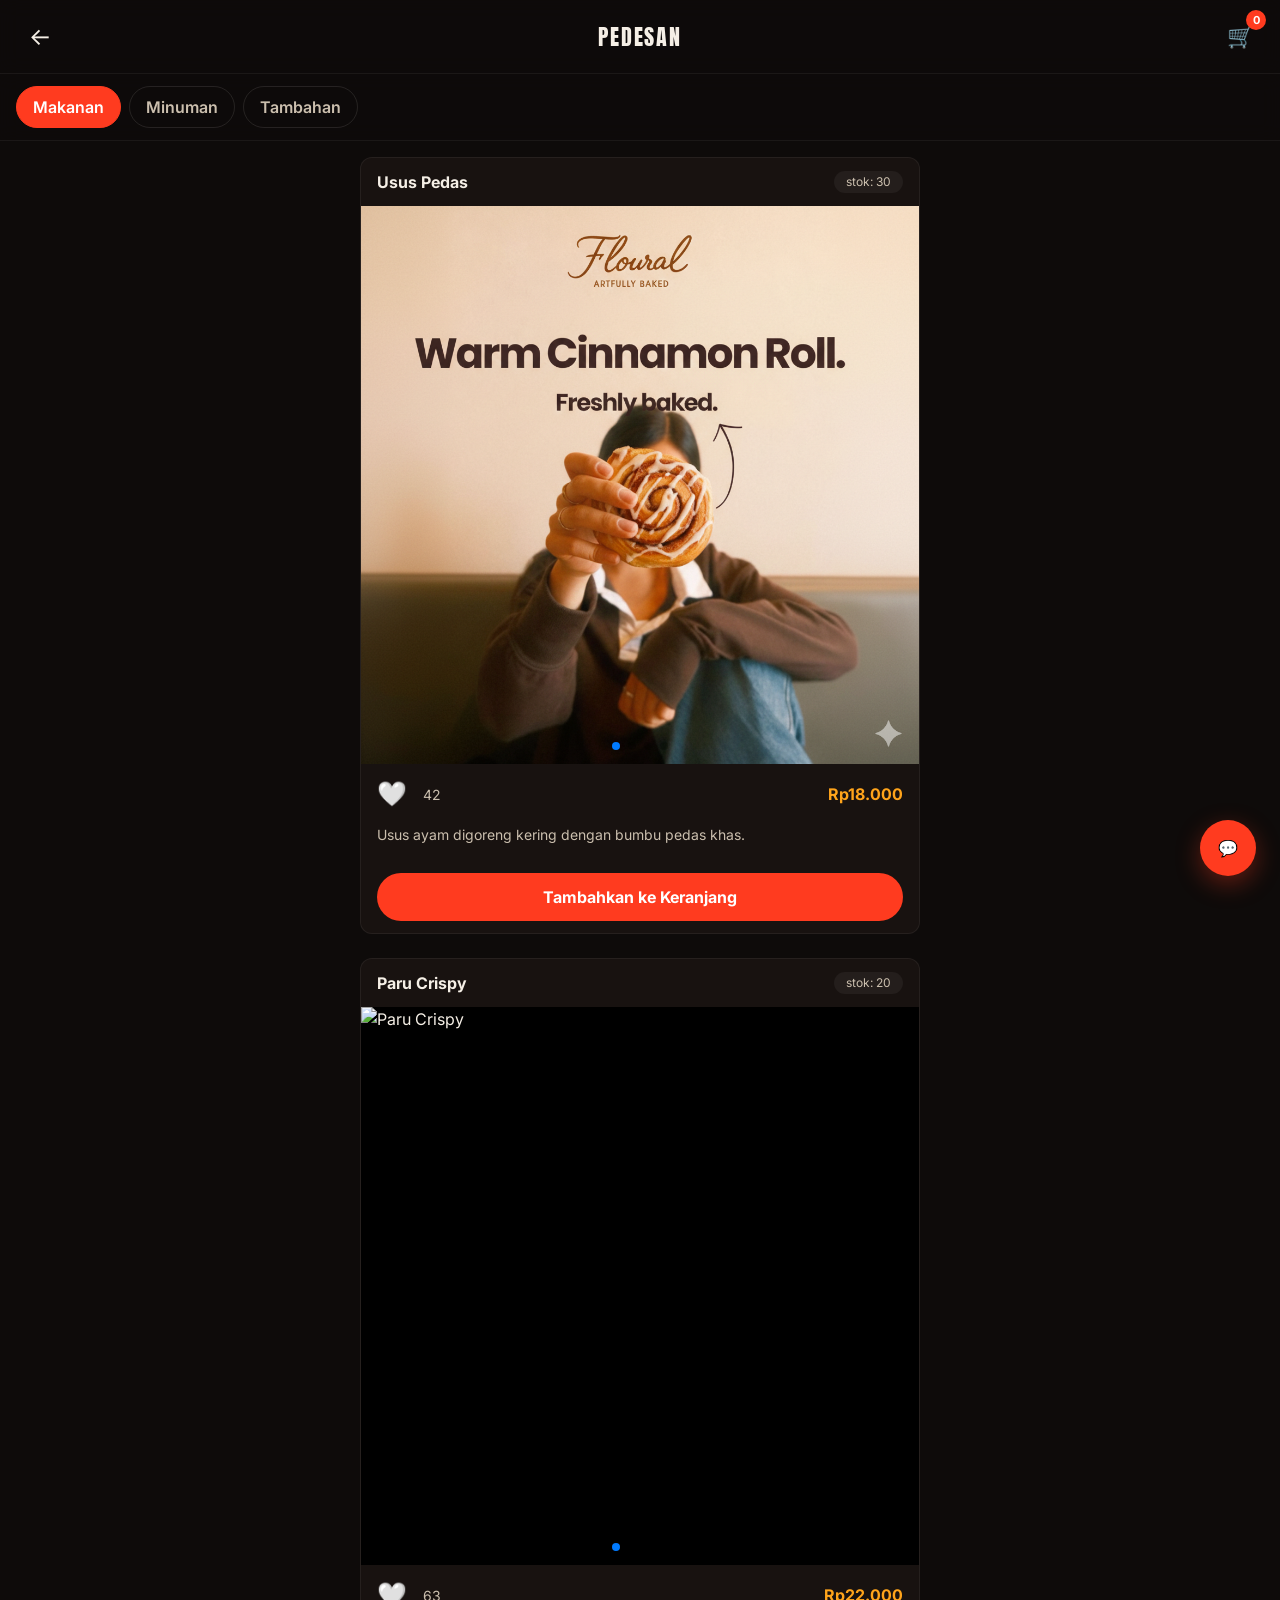
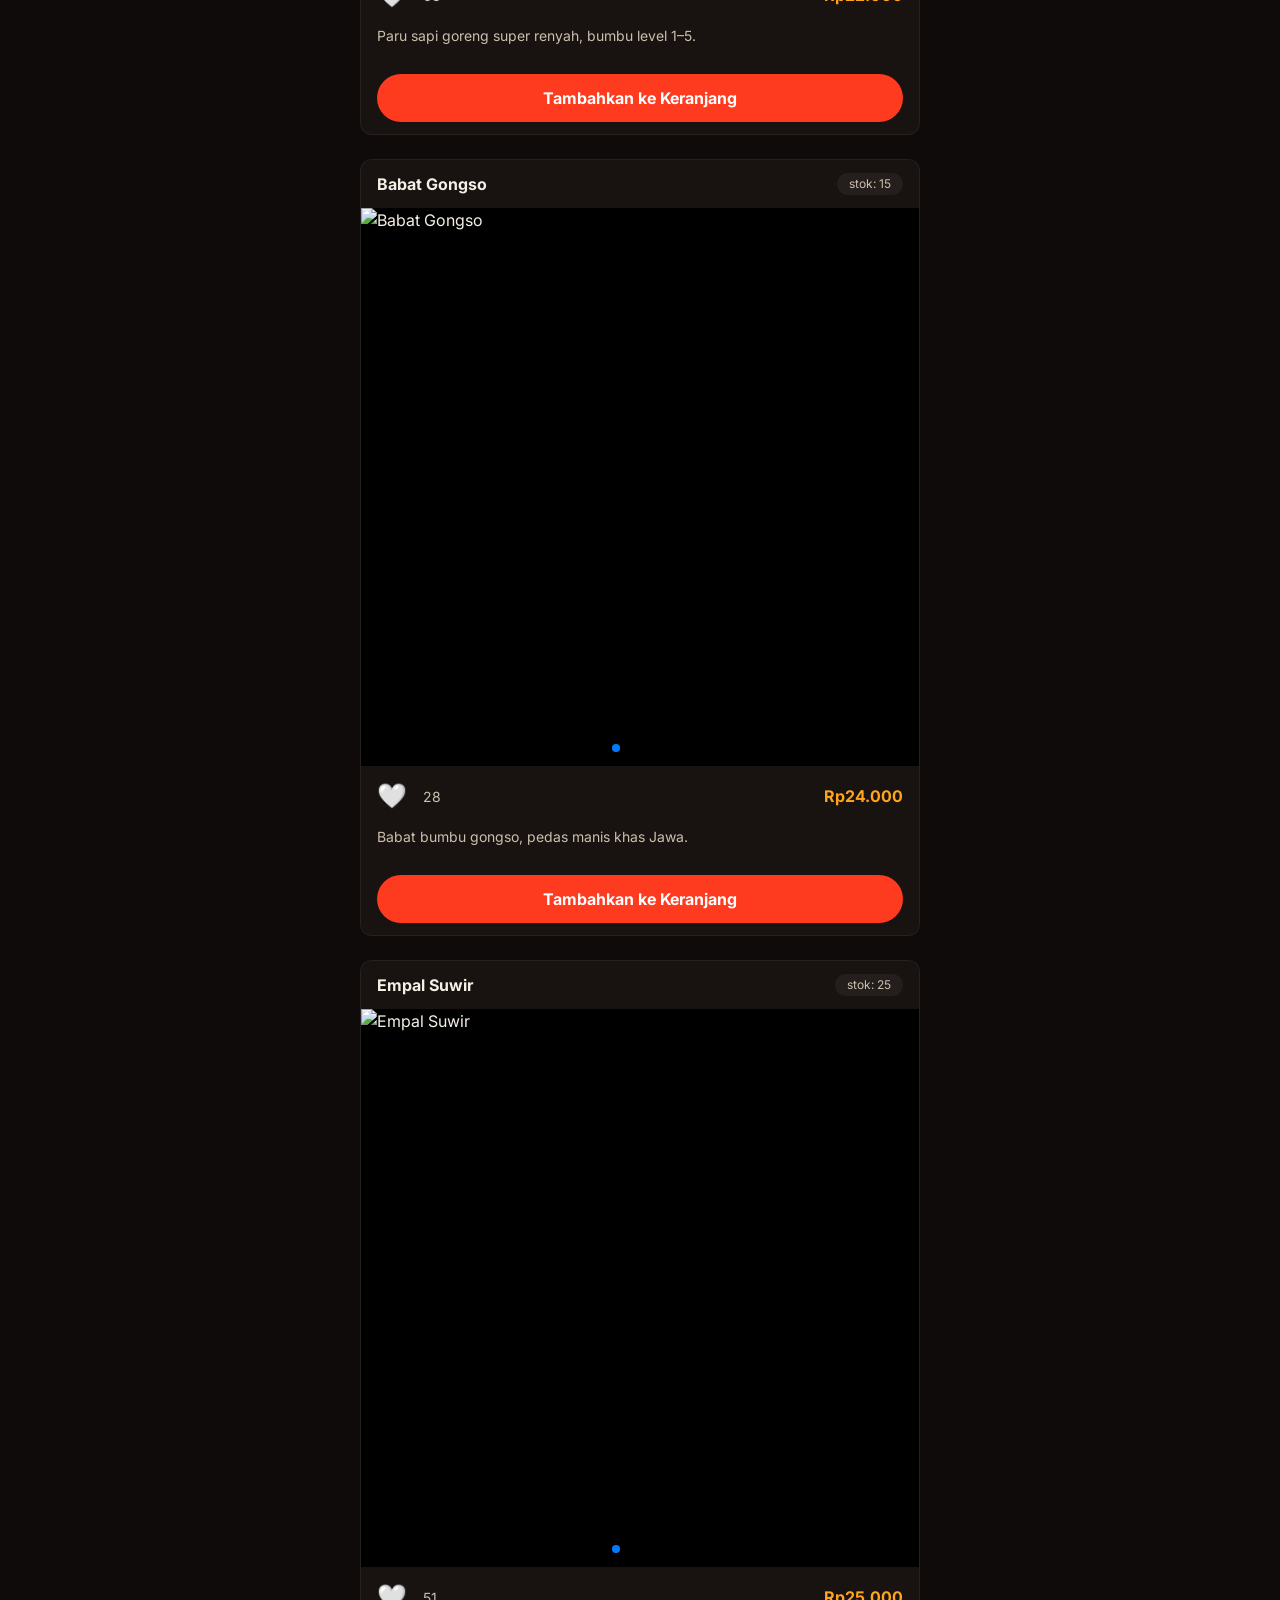
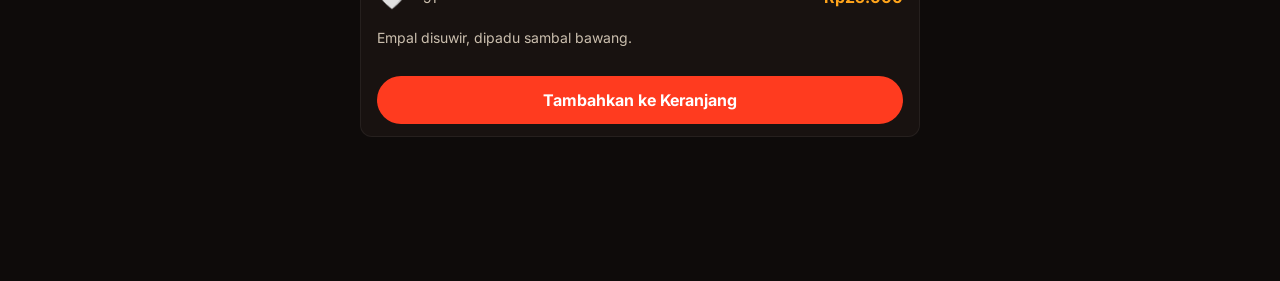
==== checkout.html @ be71526f "feat(checkout): form with geolocation ongkir, payment methods, tunai change calc" ====
<!doctype html>
<html lang="id">
<head>
  <meta charset="utf-8" />
  <meta name="viewport" content="width=device-width, initial-scale=1" />
  <title>Checkout — Pedesan</title>
  <link rel="preconnect" href="https://fonts.googleapis.com" />
  <link href="https://fonts.googleapis.com/css2?family=Anton&family=Inter:wght@400;500;600;700&display=swap" rel="stylesheet" />
  <link rel="stylesheet" href="css/tokens.css" />
  <link rel="stylesheet" href="css/base.css" />
  <link rel="stylesheet" href="css/chat-widget.css" />
  <link rel="stylesheet" href="css/checkout.css" />
</head>
<body>
  <header class="co-header">
    <a href="order.html" class="co-header__back" aria-label="Kembali">←</a>
    <h1>Checkout</h1>
    <span></span>
  </header>

  <main class="co container">
    <section class="co__summary" data-summary>
      <h2>Ringkasan Pesanan</h2>
      <div data-summary-items></div>
    </section>

    <form class="co__form" data-form>
      <section class="co__section">
        <h2>Data Pengiriman</h2>
        <label>Nama <span class="req">*</span>
          <input type="text" name="nama" required />
        </label>
        <label>Nomor WhatsApp <span class="req">*</span>
          <input type="tel" name="wa" required pattern="^(\+62|62|0)\d{8,14}$" placeholder="08123456789" />
        </label>
        <div class="co__loc">
          <button type="button" class="btn btn--ghost" data-geo>📍 Bagikan Lokasi</button>
          <div class="co__loc-status" data-geo-status>Belum ada lokasi</div>
          <label class="co__manual">Atau pilih jarak manual:
            <select name="manual_tier" data-manual-tier>
              <option value="">—</option>
              <option value="3">≤ 3 km</option>
              <option value="4">3–4 km</option>
              <option value="5">5 km</option>
              <option value="10">&gt; 5 km</option>
            </select>
          </label>
        </div>
        <label>Alamat Lengkap <span class="req">*</span>
          <textarea name="alamat" required rows="3" placeholder="Jalan, nomor rumah, patokan..."></textarea>
        </label>
      </section>

      <section class="co__section">
        <h2>Metode Pembayaran</h2>
        <div class="co__payments">
          <label class="co__pay"><input type="radio" name="payment" value="tunai" required /><span>💵 Tunai</span></label>
          <label class="co__pay"><input type="radio" name="payment" value="qris" /><span>📱 QRIS</span></label>
          <label class="co__pay"><input type="radio" name="payment" value="transfer" /><span>🏦 Transfer</span></label>
        </div>
        <div class="co__tunai" data-tunai hidden>
          <label>Uang yang disiapkan
            <input type="number" name="cash_given" min="0" step="1000" placeholder="50000" />
          </label>
          <div class="co__change" data-change>Kembalian: Rp0</div>
        </div>
        <p class="co__pay-note" data-paynote hidden></p>
      </section>

      <section class="co__totals">
        <div><span>Subtotal makanan</span><strong data-subtotal>Rp0</strong></div>
        <div><span>Ongkir</span><strong data-ongkir>Rp0</strong></div>
        <div class="co__grand"><span>Total</span><strong data-total>Rp0</strong></div>
      </section>

      <button class="btn btn--lg co__submit" type="submit" disabled>Kirim Pesanan →</button>
    </form>
  </main>

  <script src="js/utils.js"></script>
  <script src="js/mock-data.js"></script>
  <script src="js/api.js"></script>
  <script src="js/store.js"></script>
  <script src="js/chat-widget.js"></script>
  <script src="js/checkout.js"></script>
</body>
</html>
---- css/tokens.css ----
/* css/tokens.css — Pedesan brand tokens */
:root {
  /* Colors */
  --bg-0: #0e0b0a;             /* deep charcoal page */
  --bg-1: #181210;             /* elevated surface */
  --bg-2: #221916;             /* card */
  --fg-0: #f5efe6;             /* cream text */
  --fg-1: #cbbfae;             /* muted text */
  --fg-2: #8a7e6e;             /* dim text */
  --accent: #ff3b1f;           /* fiery red */
  --accent-2: #ffa41b;         /* ember orange */
  --danger: #ff3b30;
  --success: #2ecc71;
  --warning: #ffb020;
  --info: #3aa1ff;

  /* Spacing */
  --s-1: 4px; --s-2: 8px; --s-3: 12px; --s-4: 16px;
  --s-5: 24px; --s-6: 32px; --s-7: 48px; --s-8: 64px; --s-9: 96px;

  /* Radius */
  --r-1: 4px; --r-2: 8px; --r-3: 12px; --r-4: 20px; --r-full: 999px;

  /* Type scale */
  --fs-xs: 12px; --fs-sm: 14px; --fs-md: 16px; --fs-lg: 18px;
  --fs-xl: 22px; --fs-2xl: 28px; --fs-3xl: 40px; --fs-4xl: 64px; --fs-5xl: 112px;

  /* Fonts */
  --font-display: 'Anton', 'Bebas Neue', Impact, sans-serif;
  --font-body: 'Inter', system-ui, -apple-system, Segoe UI, Roboto, sans-serif;

  /* Layout */
  --container: 1200px;
  --z-nav: 50; --z-cart: 60; --z-chat: 70; --z-modal: 80;

  /* Motion */
  --ease-out: cubic-bezier(.2,.7,.2,1);
  --ease-spring: cubic-bezier(.34,1.56,.64,1);
  --d-fast: 150ms; --d-base: 300ms; --d-slow: 600ms;
}
---- css/base.css ----
/* css/base.css — reset, typography, utilities */
*, *::before, *::after { box-sizing: border-box; }
html, body { margin: 0; padding: 0; }
body {
  background: var(--bg-0);
  color: var(--fg-0);
  font-family: var(--font-body);
  font-size: var(--fs-md);
  line-height: 1.5;
  -webkit-font-smoothing: antialiased;
  overflow-x: hidden;
}
img, video { display: block; max-width: 100%; height: auto; }
button { font: inherit; color: inherit; cursor: pointer; }
a { color: inherit; text-decoration: none; }
h1, h2, h3, h4 { font-family: var(--font-display); font-weight: 400; letter-spacing: .02em; margin: 0; line-height: 1; }
p { margin: 0 0 var(--s-4); }

/* utilities */
.container { max-width: var(--container); margin: 0 auto; padding: 0 var(--s-5); }
.sr-only { position: absolute; width: 1px; height: 1px; padding: 0; margin: -1px; overflow: hidden; clip: rect(0,0,0,0); white-space: nowrap; border: 0; }
.btn {
  display: inline-flex; align-items: center; justify-content: center;
  padding: var(--s-3) var(--s-5); border-radius: var(--r-full); border: 0;
  background: var(--accent); color: #fff; font-weight: 600;
  transition: transform var(--d-fast) var(--ease-out), background var(--d-fast);
}
.btn:hover { background: var(--accent-2); }
.btn:active { transform: scale(.96); }
.btn--ghost { background: transparent; border: 1px solid var(--fg-2); color: var(--fg-0); }
:focus-visible { outline: 2px solid var(--accent-2); outline-offset: 3px; border-radius: 3px; }
---- css/chat-widget.css ----
/* css/chat-widget.css */
.chat-fab {
  position: fixed; right: var(--s-5); bottom: var(--s-5);
  width: 56px; height: 56px; border-radius: 50%;
  background: var(--accent); color: #fff;
  display: grid; place-items: center;
  box-shadow: 0 8px 24px rgba(255,59,31,.35);
  z-index: var(--z-chat); border: 0;
  transition: transform var(--d-fast) var(--ease-out);
}
.chat-fab:hover { transform: scale(1.06); }
.chat-fab__badge {
  position: absolute; top: -4px; right: -4px;
  min-width: 22px; height: 22px; padding: 0 6px;
  background: #fff; color: var(--accent);
  border-radius: var(--r-full); font-size: var(--fs-xs); font-weight: 700;
  display: grid; place-items: center;
}
.chat-fab.pulsing::after {
  content: ''; position: absolute; inset: -6px; border-radius: 50%;
  border: 2px solid var(--accent); animation: chat-pulse 1.2s ease-out infinite;
}
@keyframes chat-pulse { to { transform: scale(1.5); opacity: 0; } }

.chat-panel {
  position: fixed; right: var(--s-5); bottom: calc(var(--s-5) + 72px);
  width: min(360px, calc(100vw - 32px)); height: min(520px, 70vh);
  background: var(--bg-1); color: var(--fg-0);
  border: 1px solid rgba(255,255,255,.08);
  border-radius: var(--r-4); overflow: hidden;
  display: none; flex-direction: column;
  box-shadow: 0 24px 64px rgba(0,0,0,.5);
  z-index: var(--z-chat);
}
.chat-panel.open { display: flex; }
.chat-header {
  padding: var(--s-4); background: var(--bg-2); border-bottom: 1px solid rgba(255,255,255,.06);
  display: flex; align-items: center; justify-content: space-between;
}
.chat-header strong { font-family: var(--font-display); font-size: var(--fs-lg); letter-spacing: .04em; }
.chat-header button { background: transparent; border: 0; color: var(--fg-1); font-size: 20px; }

.chat-body { flex: 1; overflow-y: auto; padding: var(--s-4); display: flex; flex-direction: column; gap: var(--s-2); }
.chat-msg { max-width: 80%; padding: var(--s-3) var(--s-4); border-radius: var(--r-3); font-size: var(--fs-sm); line-height: 1.4; }
.chat-msg.me  { align-self: flex-end; background: var(--accent); color: #fff; border-bottom-right-radius: var(--s-1); }
.chat-msg.admin { align-self: flex-start; background: var(--bg-2); color: var(--fg-0); border-bottom-left-radius: var(--s-1); }
.chat-msg__ts { display: block; font-size: 10px; opacity: .6; margin-top: 2px; }

.chat-form { display: flex; gap: var(--s-2); padding: var(--s-3); border-top: 1px solid rgba(255,255,255,.06); }
.chat-form input { flex: 1; padding: var(--s-3); border-radius: var(--r-full); border: 1px solid rgba(255,255,255,.1); background: var(--bg-2); color: var(--fg-0); }
.chat-form button { border-radius: var(--r-full); padding: 0 var(--s-4); background: var(--accent); color: #fff; border: 0; }

.chat-identity { padding: var(--s-4); }
.chat-identity label { display: block; font-size: var(--fs-sm); margin-bottom: var(--s-1); color: var(--fg-1); }
.chat-identity input { width: 100%; margin-bottom: var(--s-3); padding: var(--s-3); border-radius: var(--r-2); border: 1px solid rgba(255,255,255,.1); background: var(--bg-2); color: var(--fg-0); }
.chat-identity button { width: 100%; padding: var(--s-3); border-radius: var(--r-full); background: var(--accent); color: #fff; border: 0; font-weight: 600; }
---- css/checkout.css ----
/* css/checkout.css */
.co-header {
  position: sticky; top: 0; z-index: var(--z-nav);
  display: grid; grid-template-columns: 48px 1fr 48px; align-items: center;
  padding: var(--s-3) var(--s-4);
  background: rgba(14,11,10,.9); backdrop-filter: blur(10px);
  border-bottom: 1px solid rgba(255,255,255,.06);
}
.co-header__back { font-size: 24px; color: var(--fg-0); text-align: center; }
.co-header h1 { font-family: var(--font-display); font-size: var(--fs-xl); letter-spacing: .06em; text-align: center; }

.co { padding: var(--s-5) var(--s-5) 120px; display: grid; gap: var(--s-6); max-width: 720px; }

.co__summary { background: var(--bg-1); border-radius: var(--r-3); padding: var(--s-4); border: 1px solid rgba(255,255,255,.05); }
.co__summary h2 { font-family: var(--font-display); font-size: var(--fs-xl); letter-spacing: .04em; margin-bottom: var(--s-3); }
.co__row { display: flex; justify-content: space-between; gap: var(--s-3); padding: var(--s-2) 0; border-bottom: 1px solid rgba(255,255,255,.04); }
.co__row:last-child { border-bottom: 0; }
.co__row-name { flex: 1; }
.co__row-cat { color: var(--fg-1); font-size: var(--fs-sm); font-style: italic; display: block; }

.co__form { display: grid; gap: var(--s-5); }
.co__section { background: var(--bg-1); border-radius: var(--r-3); padding: var(--s-4); border: 1px solid rgba(255,255,255,.05); display: grid; gap: var(--s-3); }
.co__section h2 { font-family: var(--font-display); font-size: var(--fs-xl); letter-spacing: .04em; }
.co__section label { display: flex; flex-direction: column; gap: var(--s-1); color: var(--fg-1); font-size: var(--fs-sm); }
.co__section input, .co__section textarea, .co__section select {
  padding: var(--s-3); border-radius: var(--r-2);
  background: var(--bg-2); color: var(--fg-0);
  border: 1px solid rgba(255,255,255,.08); font: inherit;
}
.req { color: var(--accent); }

.co__loc { display: grid; gap: var(--s-2); }
.co__loc-status { font-size: var(--fs-sm); color: var(--fg-1); }
.co__loc-status.ok { color: var(--success); }
.co__loc-status.err { color: var(--danger); }
.co__manual { margin-top: var(--s-2); }

.co__payments { display: grid; grid-template-columns: repeat(3, 1fr); gap: var(--s-2); }
.co__pay { display: flex; flex-direction: column; align-items: center; gap: var(--s-1);
  padding: var(--s-3); border-radius: var(--r-2); border: 1px solid rgba(255,255,255,.08);
  background: var(--bg-2); color: var(--fg-1); cursor: pointer; transition: all var(--d-fast);
}
.co__pay:has(input:checked) { border-color: var(--accent); color: var(--fg-0); background: rgba(255,59,31,.1); }
.co__pay input { accent-color: var(--accent); }
.co__pay span { font-size: var(--fs-sm); }

.co__tunai { display: grid; gap: var(--s-2); }
.co__change { font-weight: 700; color: var(--accent-2); }
.co__change.err { color: var(--danger); }
.co__pay-note { color: var(--fg-1); font-size: var(--fs-sm); background: rgba(255,255,255,.03); padding: var(--s-3); border-radius: var(--r-2); }

.co__totals { background: var(--bg-1); border-radius: var(--r-3); padding: var(--s-4); border: 1px solid rgba(255,255,255,.05); display: grid; gap: var(--s-2); }
.co__totals > div { display: flex; justify-content: space-between; color: var(--fg-1); }
.co__totals strong { color: var(--fg-0); }
.co__grand { border-top: 1px solid rgba(255,255,255,.08); padding-top: var(--s-3); margin-top: var(--s-2); font-size: var(--fs-lg); }
.co__grand strong { color: var(--accent-2); font-size: var(--fs-xl); }

.co__submit { width: 100%; padding: var(--s-4); font-size: var(--fs-lg); }
.co__submit:disabled { opacity: .5; cursor: not-allowed; }
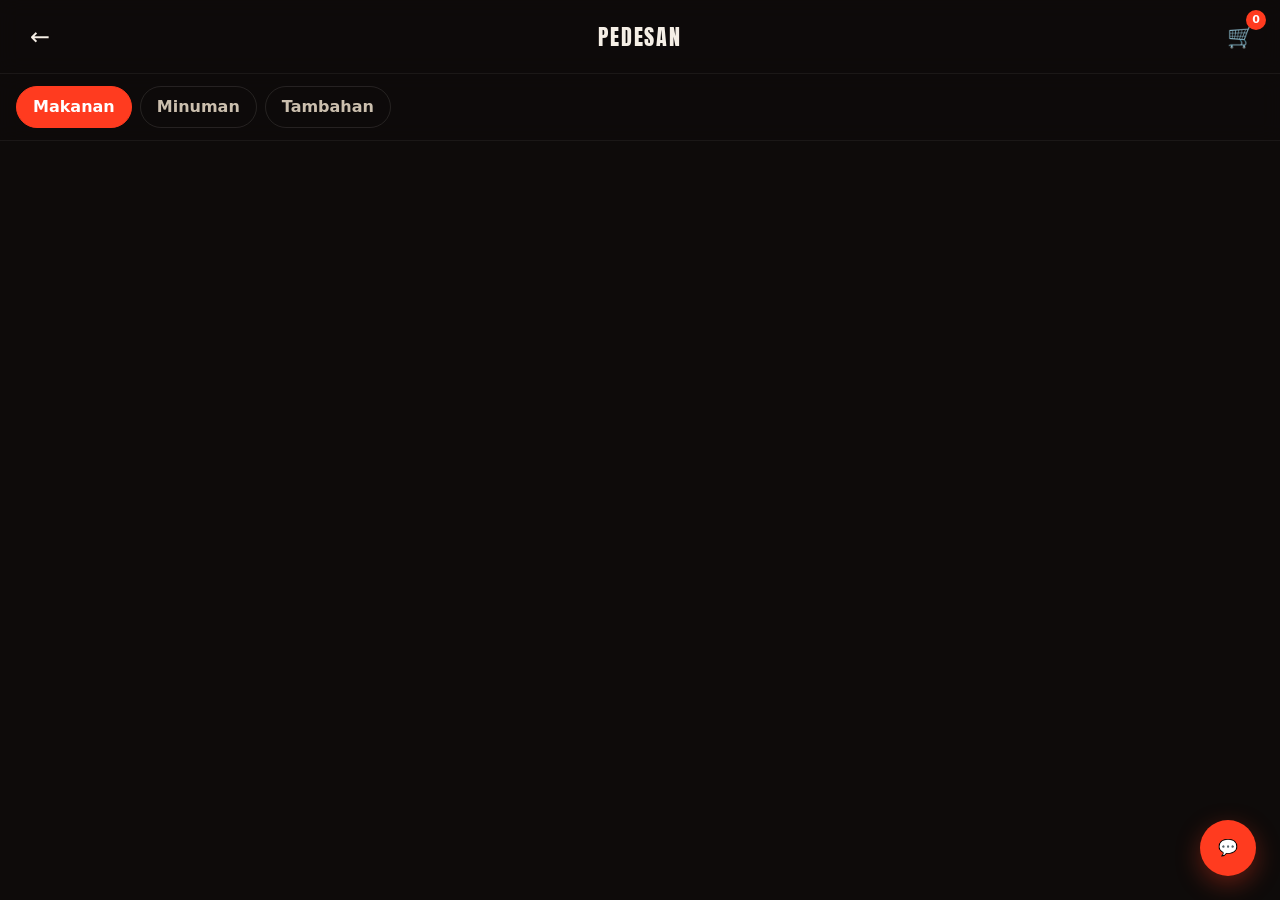
==== commit 9ed3d244: "feat(checkout): optional front-building photo upload with preview" ====
--- a/checkout.html
+++ b/checkout.html
@@ -35,20 +35,18 @@
         </label>
         <div class="co__loc">
           <button type="button" class="btn btn--ghost" data-geo>📍 Bagikan Lokasi</button>
-          <div class="co__loc-status" data-geo-status>Belum ada lokasi</div>
-          <label class="co__manual">Atau pilih jarak manual:
-            <select name="manual_tier" data-manual-tier>
-              <option value="">—</option>
-              <option value="3">≤ 3 km</option>
-              <option value="4">3–4 km</option>
-              <option value="5">5 km</option>
-              <option value="10">&gt; 5 km</option>
-            </select>
-          </label>
+          <div class="co__loc-status" data-geo-status>Belum ada lokasi. Klik tombol di atas untuk bagikan lokasimu.</div>
         </div>
         <label>Alamat Lengkap <span class="req">*</span>
           <textarea name="alamat" required rows="3" placeholder="Jalan, nomor rumah, patokan..."></textarea>
         </label>
+        <label>Foto depan rumah / bangunan <span class="opt">(opsional, bantu kurir menemukanmu)</span>
+          <input type="file" name="front_photo" accept="image/*" capture="environment" data-front-photo />
+        </label>
+        <div class="co__photo-preview" data-photo-preview hidden>
+          <img alt="Foto depan" />
+          <button type="button" data-photo-clear aria-label="Hapus foto">×</button>
+        </div>
       </section>
 
       <section class="co__section">
@@ -60,7 +58,7 @@
         </div>
         <div class="co__tunai" data-tunai hidden>
           <label>Uang yang disiapkan
-            <input type="number" name="cash_given" min="0" step="1000" placeholder="50000" />
+            <input type="text" name="cash_given" inputmode="numeric" autocomplete="off" placeholder="50.000" data-thousand />
           </label>
           <div class="co__change" data-change>Kembalian: Rp0</div>
         </div>
--- a/css/checkout.css
+++ b/css/checkout.css
@@ -45,6 +45,16 @@
 .co__pay span { font-size: var(--fs-sm); }
 
 .co__tunai { display: grid; gap: var(--s-2); }
+[hidden] { display: none !important; }
+
+.co__section .opt { color: var(--fg-2); font-size: var(--fs-xs); font-weight: 400; }
+.co__section input[type=file] { padding: var(--s-2); }
+.co__photo-preview { position: relative; margin-top: var(--s-2); width: 160px; }
+.co__photo-preview img { width: 100%; aspect-ratio: 1/1; object-fit: cover; border-radius: var(--r-2); border: 1px solid rgba(255,255,255,.08); }
+.co__photo-preview button {
+  position: absolute; top: -8px; right: -8px; width: 28px; height: 28px; border-radius: 50%;
+  background: var(--danger); color: #fff; border: 0; font-size: 16px; line-height: 1; cursor: pointer;
+}
 .co__change { font-weight: 700; color: var(--accent-2); }
 .co__change.err { color: var(--danger); }
 .co__pay-note { color: var(--fg-1); font-size: var(--fs-sm); background: rgba(255,255,255,.03); padding: var(--s-3); border-radius: var(--r-2); }
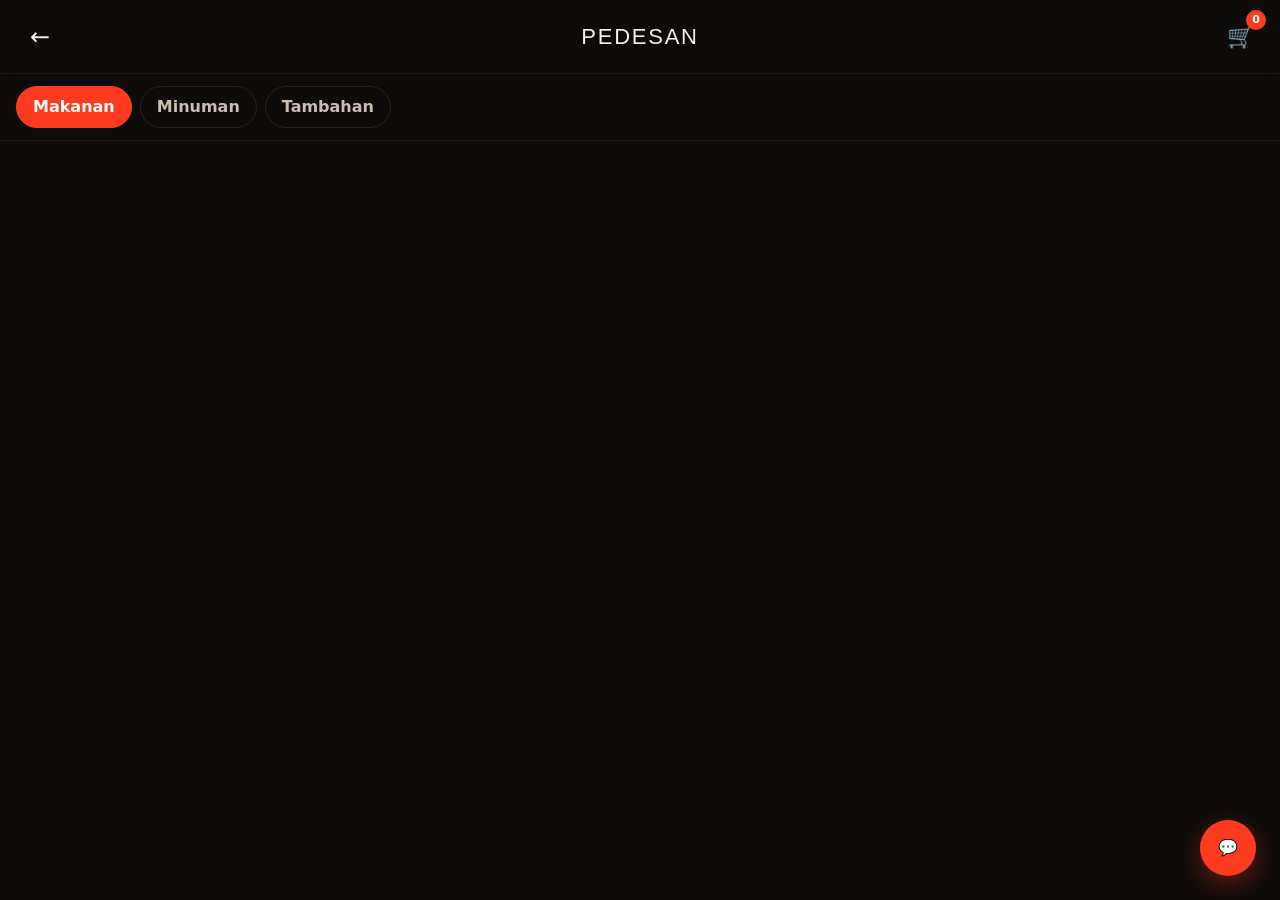
==== commit 1b0310ca: "feat(checkout): patokan label, allow camera+gallery, show detected coords for debugging" ====
--- a/checkout.html
+++ b/checkout.html
@@ -37,11 +37,11 @@
           <button type="button" class="btn btn--ghost" data-geo>📍 Bagikan Lokasi</button>
           <div class="co__loc-status" data-geo-status>Belum ada lokasi. Klik tombol di atas untuk bagikan lokasimu.</div>
         </div>
-        <label>Alamat Lengkap <span class="req">*</span>
-          <textarea name="alamat" required rows="3" placeholder="Jalan, nomor rumah, patokan..."></textarea>
+        <label>Patokan <span class="req">*</span>
+          <textarea name="alamat" required rows="3" placeholder="Contoh: rumah warna biru, sebelah warung Bu Tini, pagar putih..."></textarea>
         </label>
-        <label>Foto depan rumah / bangunan <span class="opt">(opsional, bantu kurir menemukanmu)</span>
-          <input type="file" name="front_photo" accept="image/*" capture="environment" data-front-photo />
+        <label>Foto depan rumah / bangunan <span class="opt">(opsional — ambil foto atau pilih dari galeri)</span>
+          <input type="file" name="front_photo" accept="image/*" data-front-photo />
         </label>
         <div class="co__photo-preview" data-photo-preview hidden>
           <img alt="Foto depan" />
